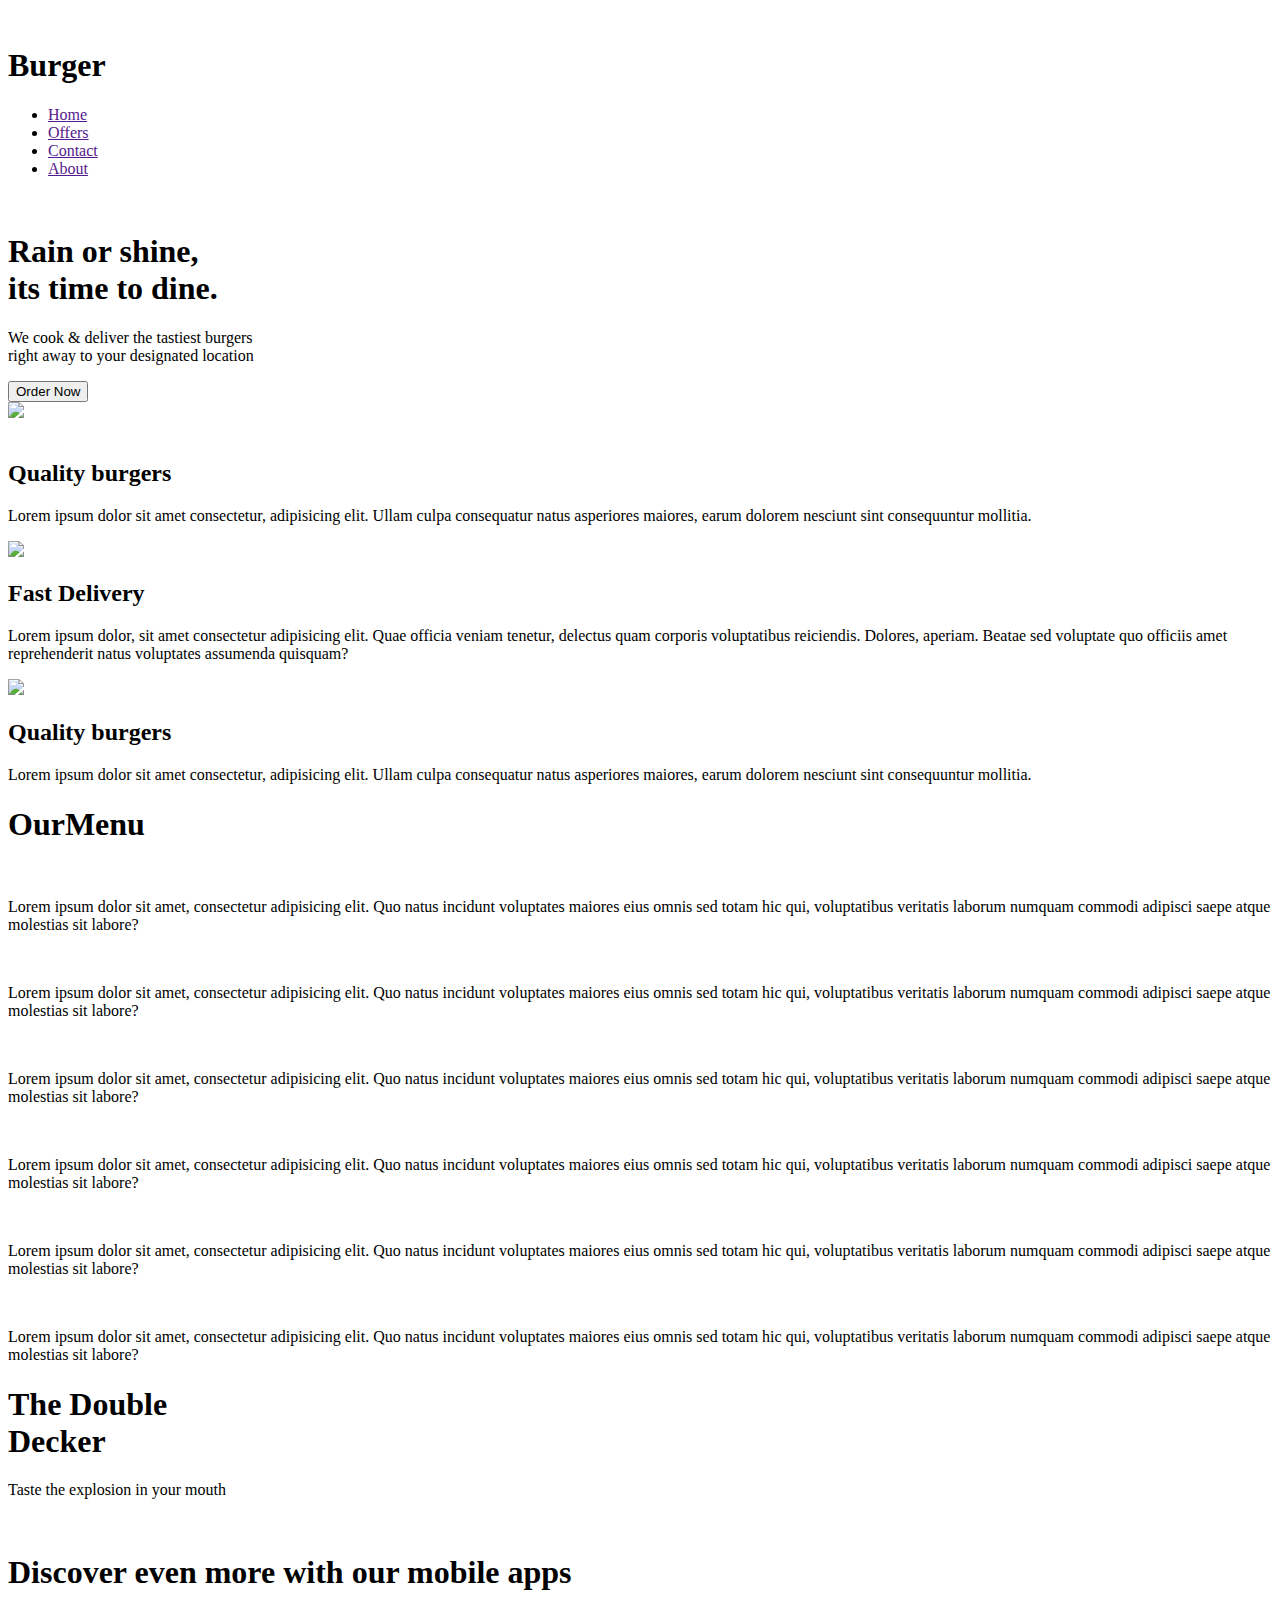
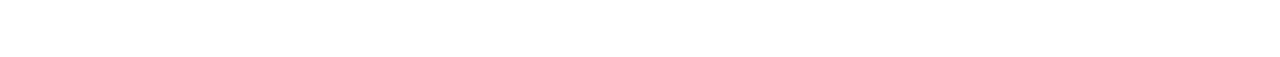
==== index.html @ b649cea6 "Rename hello-world.html to index.html" ====
<!DOCTYPE html>
<html lang="en">

<head>
    <meta charset="UTF-8">
    <meta http-equiv="X-UA-Compatible" content="IE=edge">
    <meta name="viewport" content="width=device-width, initial-scale=1.0">
    <title>Burger palace</title>
    <link rel="stylesheet" href="style.css">
    <link rel="preconnect" href="https://fonts.googleapis.com">
    <link rel="preconnect" href="https://fonts.gstatic.com" crossorigin>
    <link href="https://fonts.googleapis.com/css2?family=Poppins:wght@300;500;600;700&display=swap" rel="stylesheet">
    <link rel="preconnect" href="https://fonts.googleapis.com">
    <link rel="preconnect" href="https://fonts.gstatic.com" crossorigin>
    <link
        href="https://fonts.googleapis.com/css2?family=Allura&family=Lobster&family=Poppins:wght@300;500;600;700&display=swap"
        rel="stylesheet">
</head>

<body>
    <section>
        <div class="menu">
            <div class="nav-bar">
                <img src="aiv/logo.png" alt="">
                <h1>Bur<span>ger</span></h1>
                <ul>
                    <li><a href="">Home</a></li>
                    <li><a href="">Offers</a></li>
                    <li><a href="">Contact</a></li>
                    <li><a href="">About</a></li>
                </ul>
                <div class="nav-bar-icon">
                    <img src="aiv/images.png" alt="">
                </div>
            </div>
            <div class="content">
                <div class="left-col">
                    <h1>Rain or shine,<br> its time to dine.</h1>
                    <p>We cook & deliver the tastiest burgers <br>right away to your designated location</p>
                    <div class="bttn">
                        <button type="button">Order Now</button>
                    </div>
                </div>
                <div class="right-col">
                    <img src="aiv/[CITYPNG 1.png">
                </div>
            </div>
        </div>
    </section>
    <section>
        <div class="services">
            <div class="left-column">
                <img src="aiv/coverd.jpeg.crdownload" alt="">
                <h2>Quality burgers</h2>
                <p>Lorem ipsum dolor sit amet consectetur, adipisicing elit. Ullam culpa consequatur natus
                    asperiores maiores, earum dolorem nesciunt sint consequuntur mollitia.</p>
            </div>
            <div class="middle-column">
                <img src="aiv/fast-delivery-truck-iconcropped1.png">
                <h2>Fast Delivery</h2>
                <p>Lorem ipsum dolor, sit amet consectetur adipisicing elit. Quae officia veniam tenetur,
                    delectus quam corporis voluptatibus reiciendis. Dolores, aperiam. Beatae sed voluptate quo
                    officiis amet reprehenderit natus voluptates assumenda quisquam?</p>
            </div>
            <div class="right-column">
                <img src="aiv/new.webp">
                <h2>Quality burgers</h2>
                <p>Lorem ipsum dolor sit amet consectetur, adipisicing elit. Ullam culpa consequatur natus
                    asperiores maiores, earum dolorem nesciunt sint consequuntur mollitia.</p>
            </div>
        </div>
    </section>
    <div id="menu">
        <h1>Our<span>Menu</span></h1>
        <div class="row">
            <div class="burg">
               <div> 
                  <img src="aiv/SeekPng 1.png" alt="">
                  <p>Lorem ipsum dolor sit amet, consectetur adipisicing elit. Quo natus incidunt voluptates maiores eius
                  omnis sed totam hic qui, voluptatibus veritatis laborum numquam commodi adipisci saepe atque molestias
                  sit labore?</p> 
               </div>
               <div> 
                   <img src="aiv/SeekPng 2.png" alt="">
                   <p>Lorem ipsum dolor sit amet, consectetur adipisicing elit. Quo natus incidunt voluptates maiores eius
                   omnis sed totam hic qui, voluptatibus veritatis laborum numquam commodi adipisci saepe atque molestias
                   sit labore?</p> 
               </div>
               <div> 
                   <img src="aiv/SeekPng 3.png" alt="">
                   <p>Lorem ipsum dolor sit amet, consectetur adipisicing elit. Quo natus incidunt voluptates maiores eius
                    omnis sed totam hic qui, voluptatibus veritatis laborum numquam commodi adipisci saepe atque molestias
                    sit labore?</p>
              </div>
            </div>
        </div>
            <div class="row">
               <div> 
                   <img src="aiv/SeekPng 4.png" alt="">
                   <p>Lorem ipsum dolor sit amet, consectetur adipisicing elit. Quo natus incidunt voluptates maiores eius
                   omnis sed totam hic qui, voluptatibus veritatis laborum numquam commodi adipisci saepe atque molestias
                   sit labore?</p> 
               </div>
               <div> 
                   <img src="aiv/SeekPng 5.png" alt="">
                   <p>Lorem ipsum dolor sit amet, consectetur adipisicing elit. Quo natus incidunt voluptates maiores eius
                   omnis sed totam hic qui, voluptatibus veritatis laborum numquam commodi adipisci saepe atque molestias
                   sit labore?</p> 
               </div>
               <div>
                   <img src="aiv/SeekPng 6.png" alt=""> 
                   <p>Lorem ipsum dolor sit amet, consectetur adipisicing elit. Quo natus incidunt voluptates maiores eius
                   omnis sed totam hic qui, voluptatibus veritatis laborum numquam commodi adipisci saepe atque molestias
                   sit labore?</p> 
               </div>

        </div>
    </div>
    <div class="decker">
        <div>
            <h1>The Double <br><span>Decker</span></h1>
            <p>Taste the explosion in your mouth</p>
        </div>
        <div class="circles">
                <p></p>
                <p></p>
                <p></p>
            </div>
            <div class="double">
                <img src="" alt="">
            </div>
    </div>
    <div class="row">
        <div class="cons">
            <h1>Discover even more with our mobile apps</h1>
            <div><img src="aiv/appstore.png" alt="">
            <img src="aiv/appstore2.png" alt="">
        </div>
        </div>
        <div>
          <img src="aiv/mobile1.png" alt="">
          <img src="aiv/mobile2.png" alt="">
        </div>
    </div>
</body>

</html>
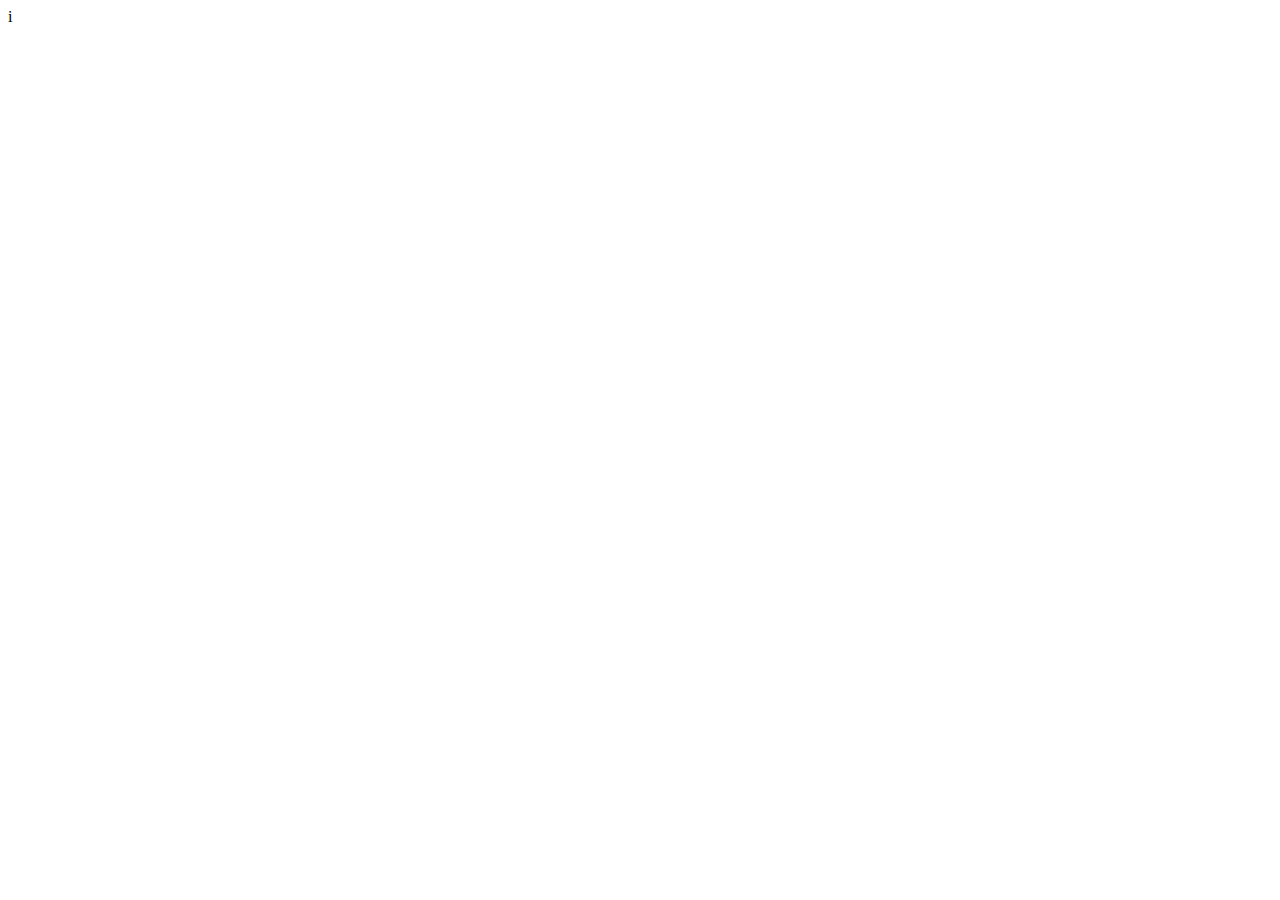
==== commit 6e4a5df9: "On track master" ====
--- a/index.html
+++ b/index.html
@@ -18,130 +18,23 @@
 </head>
 
 <body>
-    <section>
-        <div class="menu">
-            <div class="nav-bar">
-                <img src="aiv/logo.png" alt="">
-                <h1>Bur<span>ger</span></h1>
-                <ul>
-                    <li><a href="">Home</a></li>
-                    <li><a href="">Offers</a></li>
-                    <li><a href="">Contact</a></li>
-                    <li><a href="">About</a></li>
-                </ul>
-                <div class="nav-bar-icon">
-                    <img src="aiv/images.png" alt="">
-                </div>
-            </div>
-            <div class="content">
-                <div class="left-col">
-                    <h1>Rain or shine,<br> its time to dine.</h1>
-                    <p>We cook & deliver the tastiest burgers <br>right away to your designated location</p>
-                    <div class="bttn">
-                        <button type="button">Order Now</button>
-                    </div>
-                </div>
-                <div class="right-col">
-                    <img src="aiv/[CITYPNG 1.png">
+    <main>
+        <div class="sec1">
+            <div class="navbar">
+                <div class="nav-icon">
+                    i
                 </div>
             </div>
         </div>
-    </section>
-    <section>
-        <div class="services">
-            <div class="left-column">
-                <img src="aiv/coverd.jpeg.crdownload" alt="">
-                <h2>Quality burgers</h2>
-                <p>Lorem ipsum dolor sit amet consectetur, adipisicing elit. Ullam culpa consequatur natus
-                    asperiores maiores, earum dolorem nesciunt sint consequuntur mollitia.</p>
-            </div>
-            <div class="middle-column">
-                <img src="aiv/fast-delivery-truck-iconcropped1.png">
-                <h2>Fast Delivery</h2>
-                <p>Lorem ipsum dolor, sit amet consectetur adipisicing elit. Quae officia veniam tenetur,
-                    delectus quam corporis voluptatibus reiciendis. Dolores, aperiam. Beatae sed voluptate quo
-                    officiis amet reprehenderit natus voluptates assumenda quisquam?</p>
-            </div>
-            <div class="right-column">
-                <img src="aiv/new.webp">
-                <h2>Quality burgers</h2>
-                <p>Lorem ipsum dolor sit amet consectetur, adipisicing elit. Ullam culpa consequatur natus
-                    asperiores maiores, earum dolorem nesciunt sint consequuntur mollitia.</p>
-            </div>
-        </div>
-    </section>
-    <div id="menu">
-        <h1>Our<span>Menu</span></h1>
-        <div class="row">
-            <div class="burg">
-               <div> 
-                  <img src="aiv/SeekPng 1.png" alt="">
-                  <p>Lorem ipsum dolor sit amet, consectetur adipisicing elit. Quo natus incidunt voluptates maiores eius
-                  omnis sed totam hic qui, voluptatibus veritatis laborum numquam commodi adipisci saepe atque molestias
-                  sit labore?</p> 
-               </div>
-               <div> 
-                   <img src="aiv/SeekPng 2.png" alt="">
-                   <p>Lorem ipsum dolor sit amet, consectetur adipisicing elit. Quo natus incidunt voluptates maiores eius
-                   omnis sed totam hic qui, voluptatibus veritatis laborum numquam commodi adipisci saepe atque molestias
-                   sit labore?</p> 
-               </div>
-               <div> 
-                   <img src="aiv/SeekPng 3.png" alt="">
-                   <p>Lorem ipsum dolor sit amet, consectetur adipisicing elit. Quo natus incidunt voluptates maiores eius
-                    omnis sed totam hic qui, voluptatibus veritatis laborum numquam commodi adipisci saepe atque molestias
-                    sit labore?</p>
-              </div>
-            </div>
-        </div>
-            <div class="row">
-               <div> 
-                   <img src="aiv/SeekPng 4.png" alt="">
-                   <p>Lorem ipsum dolor sit amet, consectetur adipisicing elit. Quo natus incidunt voluptates maiores eius
-                   omnis sed totam hic qui, voluptatibus veritatis laborum numquam commodi adipisci saepe atque molestias
-                   sit labore?</p> 
-               </div>
-               <div> 
-                   <img src="aiv/SeekPng 5.png" alt="">
-                   <p>Lorem ipsum dolor sit amet, consectetur adipisicing elit. Quo natus incidunt voluptates maiores eius
-                   omnis sed totam hic qui, voluptatibus veritatis laborum numquam commodi adipisci saepe atque molestias
-                   sit labore?</p> 
-               </div>
-               <div>
-                   <img src="aiv/SeekPng 6.png" alt=""> 
-                   <p>Lorem ipsum dolor sit amet, consectetur adipisicing elit. Quo natus incidunt voluptates maiores eius
-                   omnis sed totam hic qui, voluptatibus veritatis laborum numquam commodi adipisci saepe atque molestias
-                   sit labore?</p> 
-               </div>
+        <div class="sec1"></div>
+        <div class="sec1"></div>
+        <div class="sec1"></div>
+        <div class="sec1"></div>
+        <div class="sec1"></div>
+    </main>
+    <footer>
 
-        </div>
-    </div>
-    <div class="decker">
-        <div>
-            <h1>The Double <br><span>Decker</span></h1>
-            <p>Taste the explosion in your mouth</p>
-        </div>
-        <div class="circles">
-                <p></p>
-                <p></p>
-                <p></p>
-            </div>
-            <div class="double">
-                <img src="" alt="">
-            </div>
-    </div>
-    <div class="row">
-        <div class="cons">
-            <h1>Discover even more with our mobile apps</h1>
-            <div><img src="aiv/appstore.png" alt="">
-            <img src="aiv/appstore2.png" alt="">
-        </div>
-        </div>
-        <div>
-          <img src="aiv/mobile1.png" alt="">
-          <img src="aiv/mobile2.png" alt="">
-        </div>
-    </div>
+    </footer>
 </body>
 
 </html>
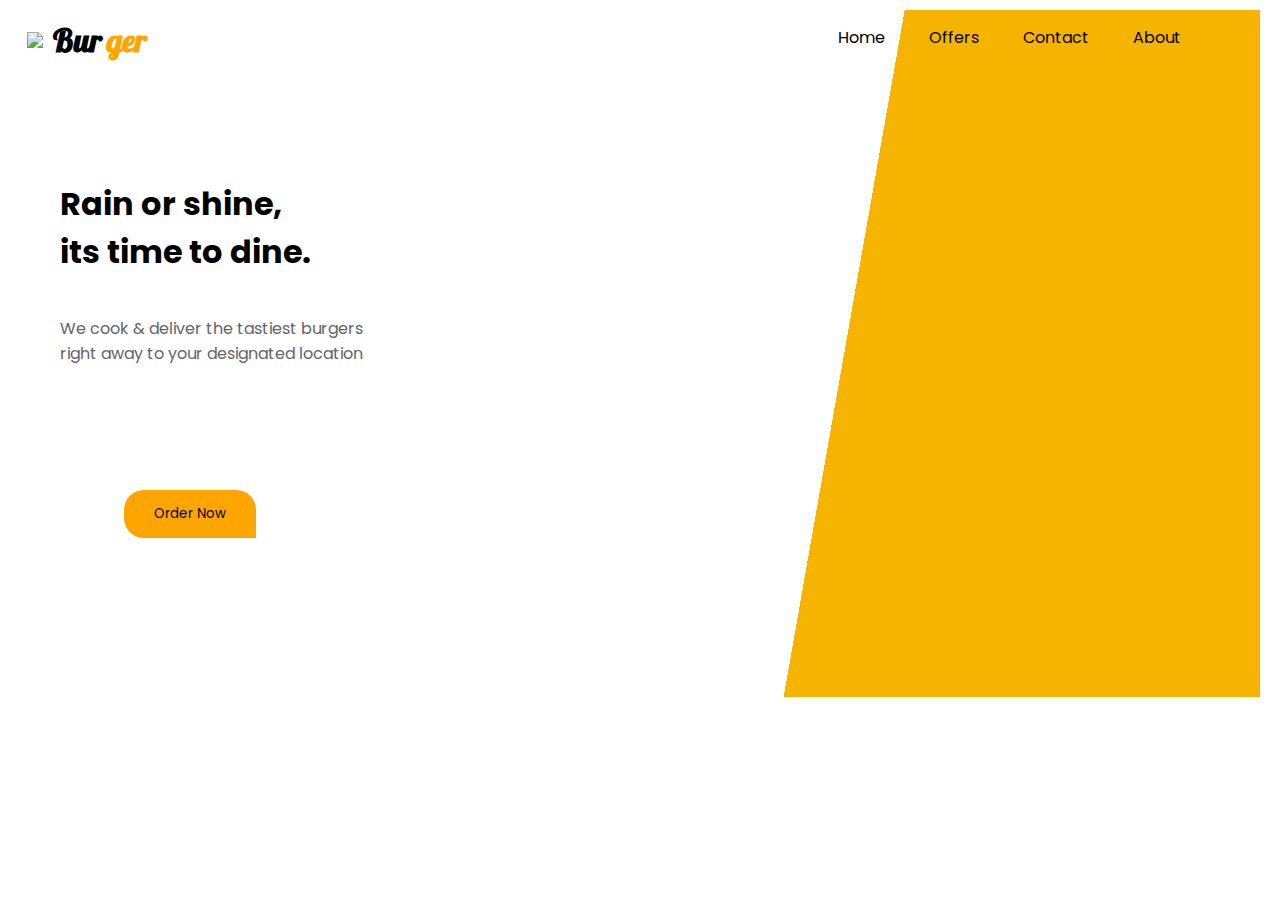
==== commit 61e7b53d: "On track master" ====
--- a/index.html
+++ b/index.html
@@ -22,15 +22,40 @@
         <div class="sec1">
             <div class="navbar">
                 <div class="nav-icon">
-                    i
+                    <img src="./aiv/logo.png">
+                    <h1>Bur<span>ger</span></h1>
                 </div>
+                <ul>
+                    <li><a href="http://" target="_blank" rel="noopener noreferrer">Home</a></li>
+                    <li><a href="http://" target="_blank" rel="noopener noreferrer">Offers</a></li>
+                    <li><a href="http://" target="_blank" rel="noopener noreferrer">Contact</a></li>
+                    <li><a href="http://" target="_blank" rel="noopener noreferrer">About</a></li>
+                    <li><a href="http://" target="_blank" rel="noopener noreferrer"><img src="./aiv/images.pngz" alt=""></a></li>
+                </ul>
             </div>
+            <div class="content1">
+                <div class="l1">
+                    <h1>Rain or shine,<br>its time to dine.</h1>
+                    <p>We cook & deliver the tastiest burgers <br>right away to your designated location</p>
+                    <div class="btn">
+                     <button type="button">Order Now</button>   
+                    </div>
+                </div>
+                <div class="r1">
+                    <img src="./aiv/[CITYPNG 1.png" alt="">
+                </div>
         </div>
-        <div class="sec1"></div>
-        <div class="sec1"></div>
-        <div class="sec1"></div>
-        <div class="sec1"></div>
-        <div class="sec1"></div>
+        <div class="sec2">
+            <div class="burgers">
+                <img src="./aiv/" alt="">
+            </div>
+            <div class="fast"></div>
+            <div class="meals"></div>
+        </div>
+        <div class="sec3"></div>
+        <div class="sec4"></div>
+        <div class="sec5"></div>
+        <div class="sec6"></div>
     </main>
     <footer>
 
--- a/style.css
+++ b/style.css
@@ -0,0 +1,73 @@
+*{
+    margin: 5px;
+    padding: 0;
+    font-family: 'Poppins';
+}
+.sec1{
+    background-image: linear-gradient(100deg,white 65%, #F6B400 65%);;
+}
+.navbar{
+    margin: 5px auto;
+    display: flex;
+    align-items: center;
+}
+.navbar h1{
+    font-family: 'Lobster';
+}
+.navbar span{
+    font-family: 'Lobster';
+    color: orange;
+}
+.navbar ul{
+    flex: 1;
+    text-align: right;
+}
+.navbar ul li{
+    list-style: none;
+    display: inline;
+    margin: 20 20px;
+}
+.navbar ul li a{
+    text-decoration: none;
+    color: black;
+    padding: 0 10px;
+}
+.nav-icon{
+    height: 40px;
+    margin-left: 2px;
+    display: flex;
+    align-items: center;
+    margin-top: 10px;
+}
+.content1{
+    display: flex;
+    margin-top: 80px;
+}
+.content1 h1{
+    margin-top: 30px;
+    margin-right: 40px;
+    margin-left: 30px;
+}
+.content1 p{
+    margin-top: 40px;
+    color: rgb(99, 101, 104);
+    display: flex;
+    margin-left: 30px;
+}
+.btn button{
+    padding: 14px 30px;
+    outline: orange;;
+    border: orange;;
+    border-radius: 20px;
+    border-bottom-right-radius: 0px;
+    cursor: pointer;
+    background: orange;;
+    margin: 20% 15%;
+}
+.r1, .l1{
+    flex-basis: 50%;
+}
+.r1 img{
+    width: 60%;
+    float: right;
+}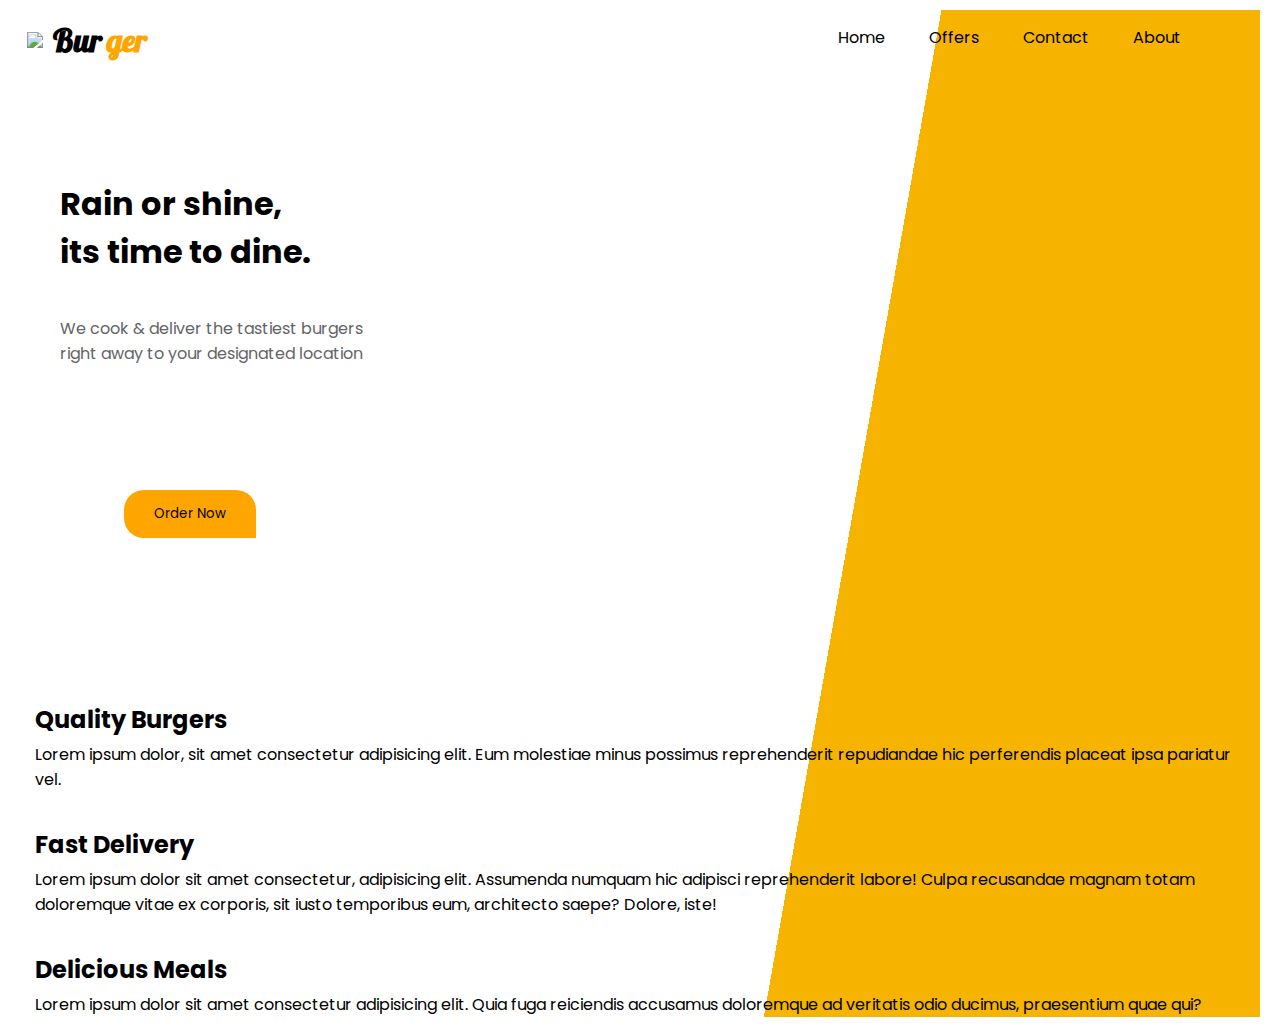
==== commit 2ae9f620: "On track master" ====
--- a/index.html
+++ b/index.html
@@ -47,10 +47,20 @@
         </div>
         <div class="sec2">
             <div class="burgers">
-                <img src="./aiv/" alt="">
+                <img src="./https://files.slack.com/files-pri/T0101L740P4-F030H6PGALQ/food-tray.png" alt="">
+                <h2>Quality Burgers</h2>
+                <p>Lorem ipsum dolor, sit amet consectetur adipisicing elit. Eum molestiae minus possimus reprehenderit repudiandae hic perferendis placeat ipsa pariatur vel.</p>
             </div>
-            <div class="fast"></div>
-            <div class="meals"></div>
+            <div class="fast">
+                <img src="https://files.slack.com/files-pri/T0101L740P4-F03063VGNE5/delivery.png" alt="">
+                <h2>Fast Delivery</h2>
+                <p>Lorem ipsum dolor sit amet consectetur, adipisicing elit. Assumenda numquam hic adipisci reprehenderit labore! Culpa recusandae magnam totam doloremque vitae ex corporis, sit iusto temporibus eum, architecto saepe? Dolore, iste!</p>
+            </div>
+            <div class="meals">
+                <img src="https://files.slack.com/files-pri/T0101L740P4-F030H6PCDPA/fast-food.png" alt="">
+                <h2>Delicious Meals</h2>
+                <p>Lorem ipsum dolor sit amet consectetur adipisicing elit. Quia fuga reiciendis accusamus doloremque ad veritatis odio ducimus, praesentium quae qui?</p>
+            </div>
         </div>
         <div class="sec3"></div>
         <div class="sec4"></div>
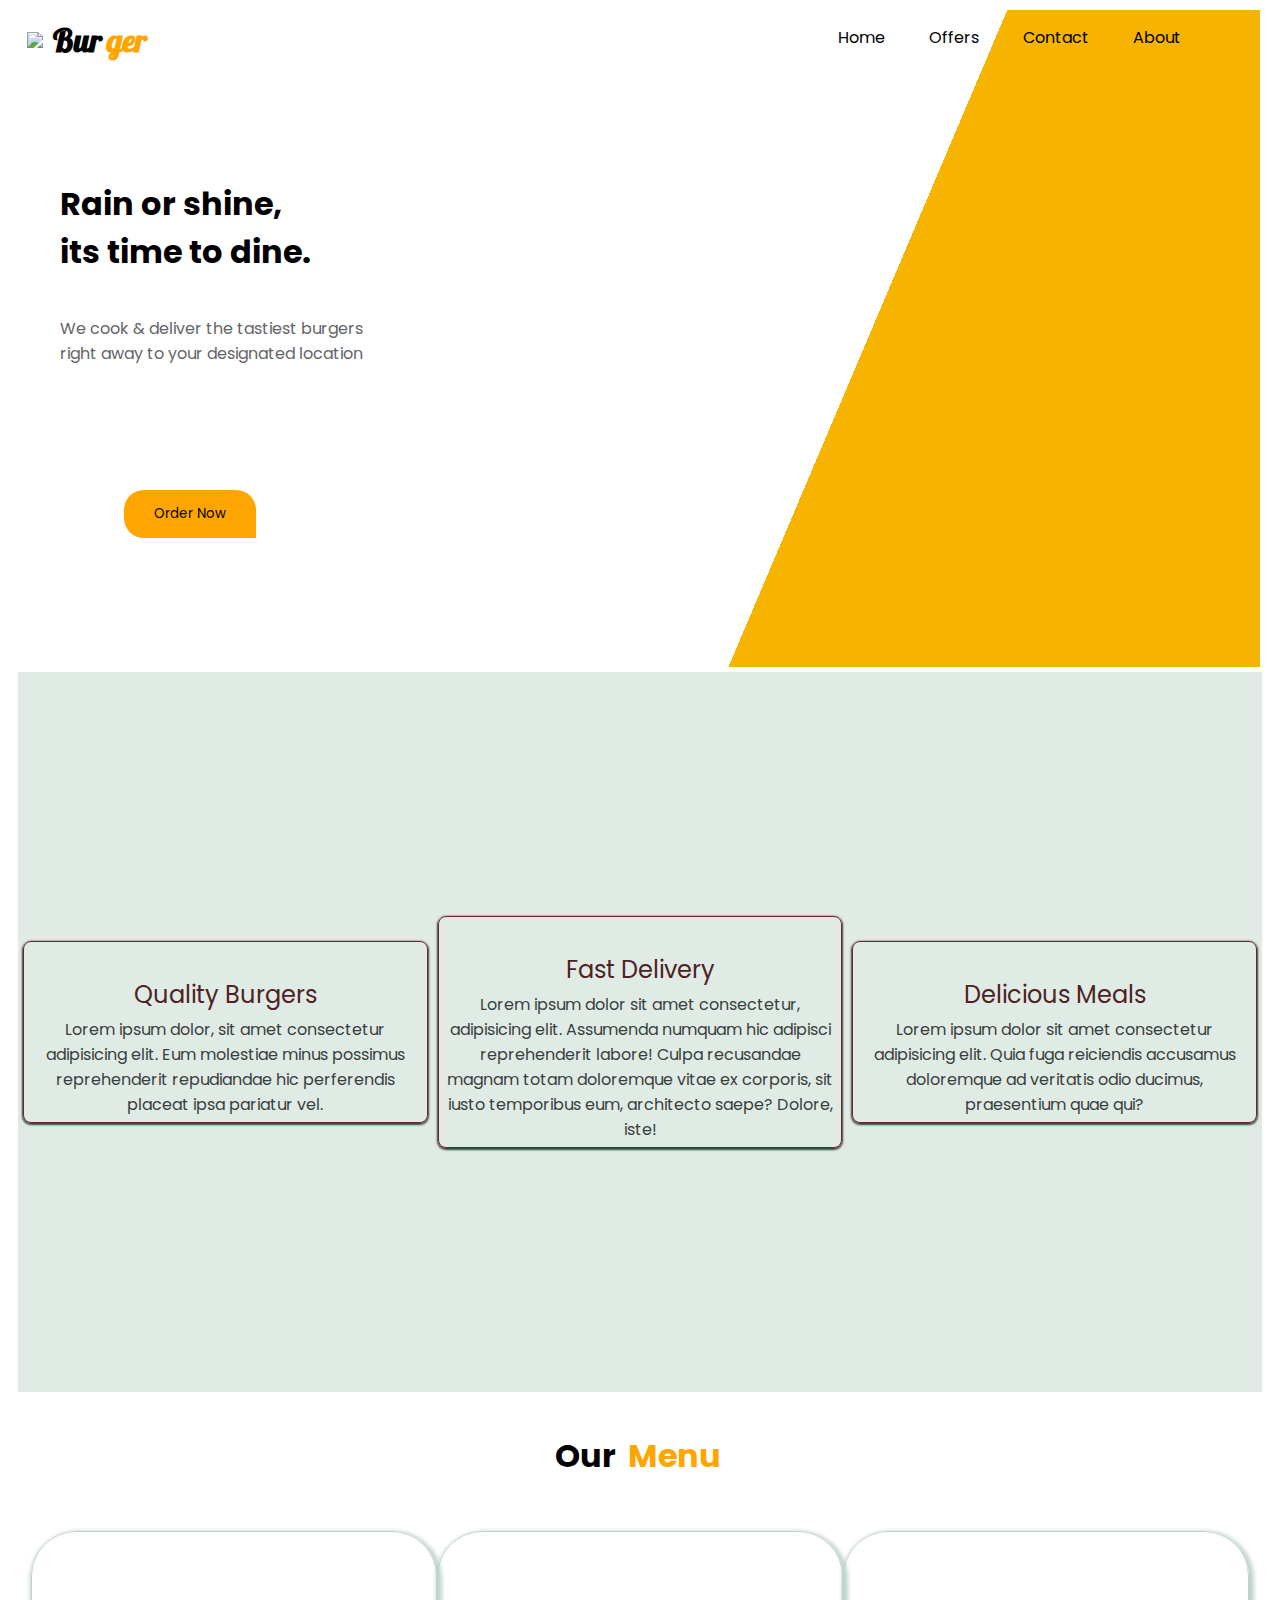
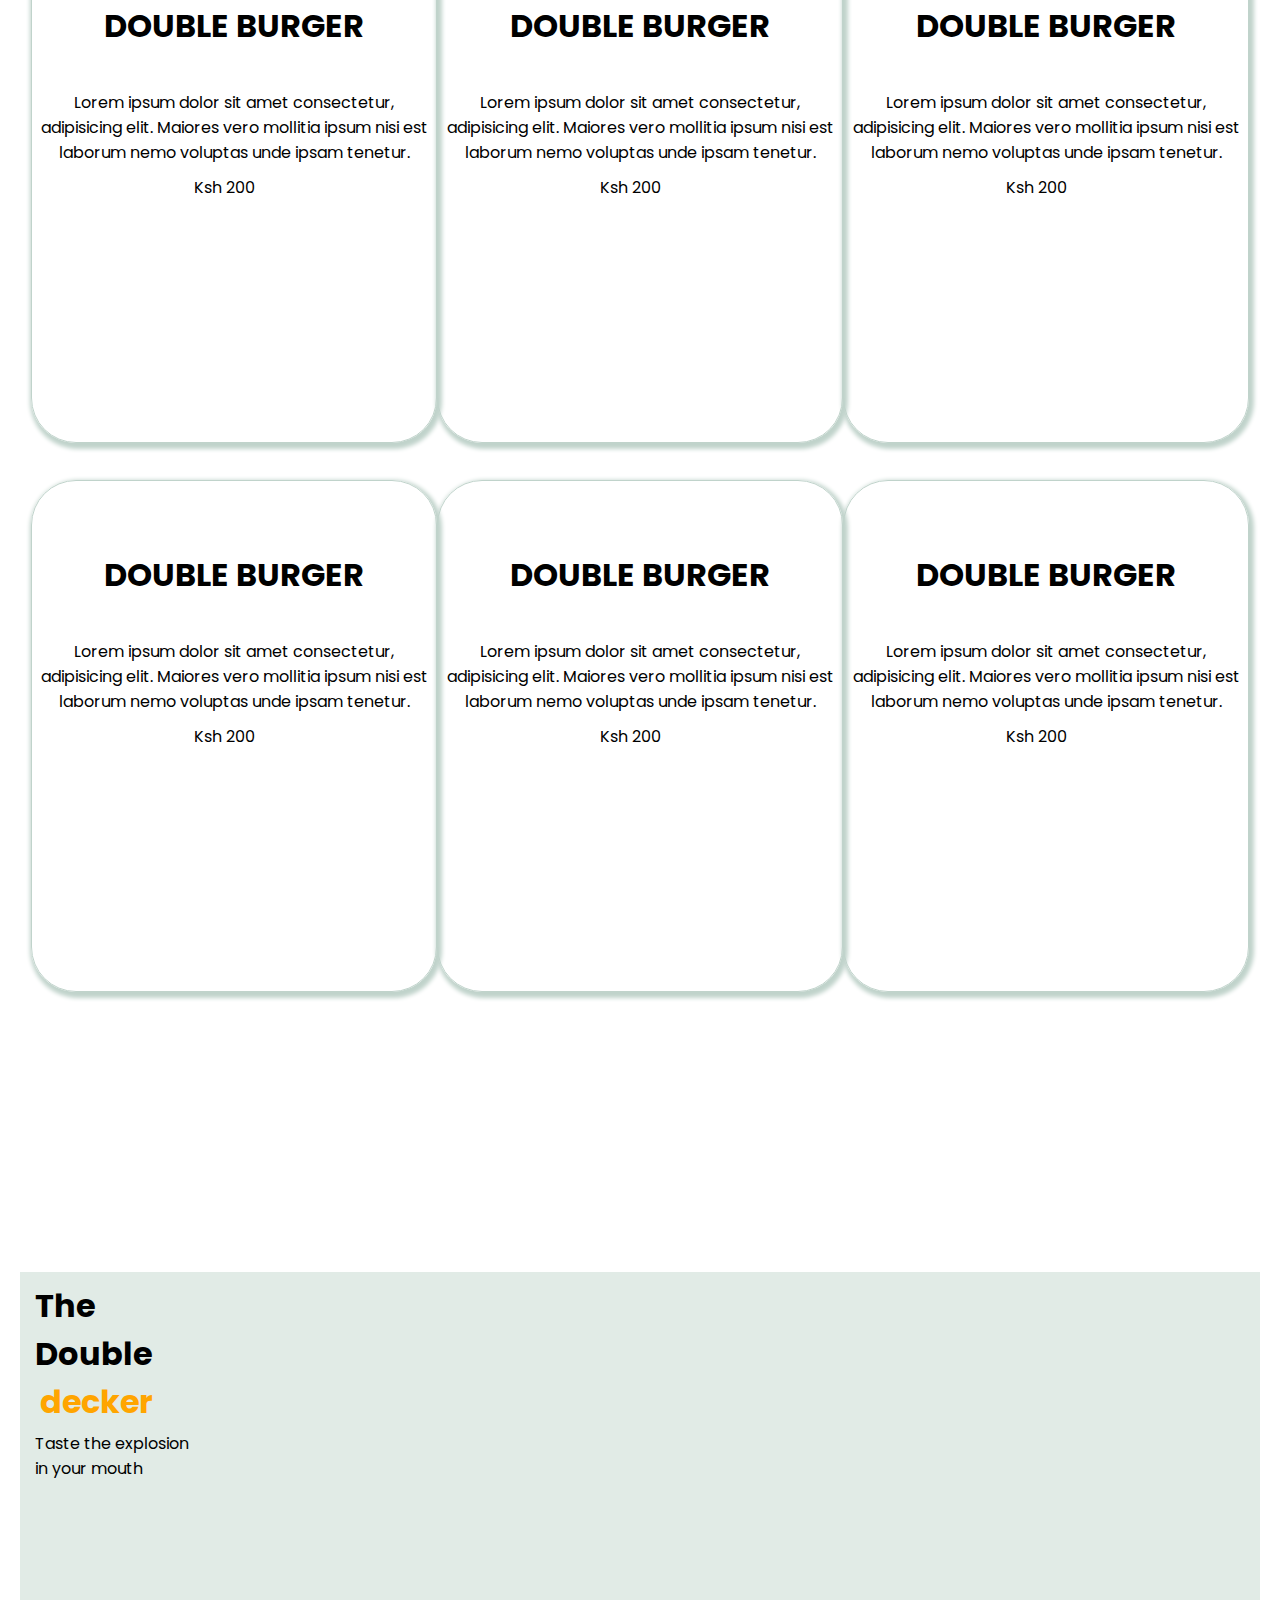
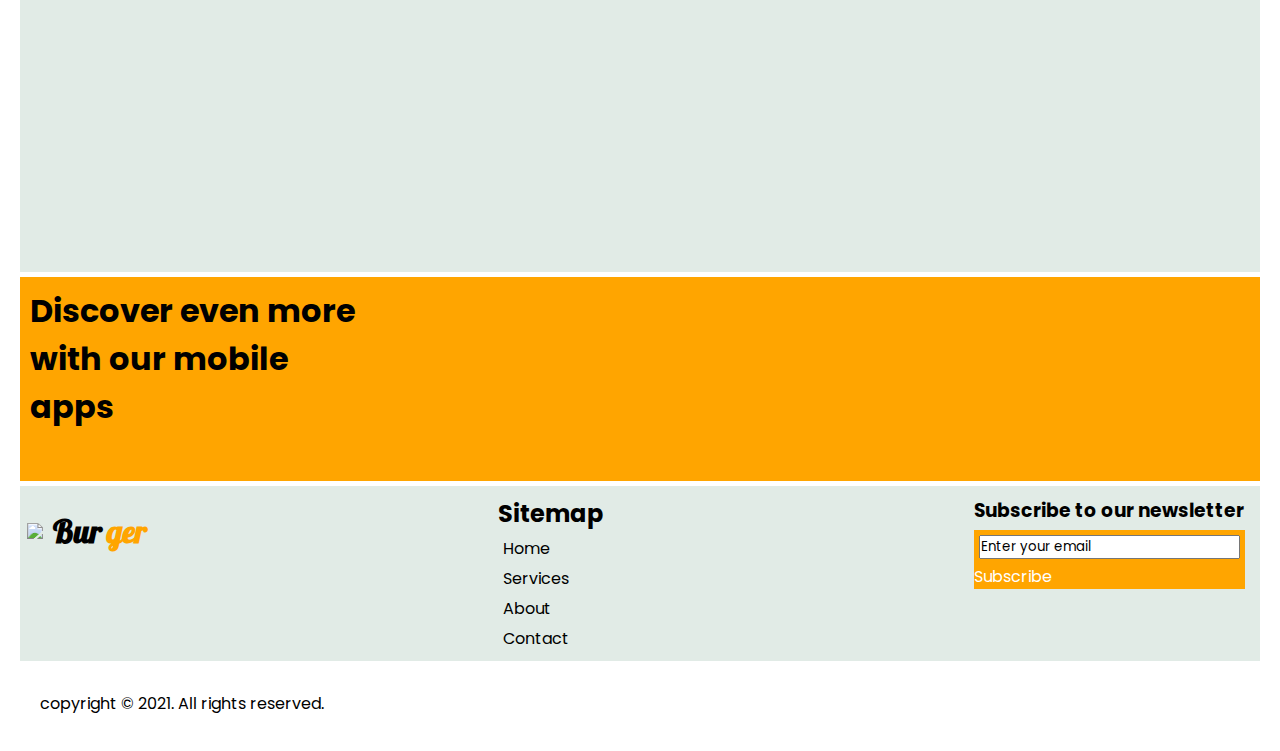
==== commit 12475944: "on track master" ====
--- a/index.html
+++ b/index.html
@@ -22,7 +22,7 @@
         <div class="sec1">
             <div class="navbar">
                 <div class="nav-icon">
-                    <img src="./aiv/logo.png">
+                    <img src="./wil/logo.png">
                     <h1>Bur<span>ger</span></h1>
                 </div>
                 <ul>
@@ -42,33 +42,195 @@
                     </div>
                 </div>
                 <div class="r1">
-                    <img src="./aiv/[CITYPNG 1.png" alt="">
-                </div>
+                    <img src="./wil/[CITYPNG 1.png" alt="">
+                </div>
+            </div>
         </div>
         <div class="sec2">
             <div class="burgers">
-                <img src="./https://files.slack.com/files-pri/T0101L740P4-F030H6PGALQ/food-tray.png" alt="">
+                <div class="box">
+                    <img src="./wil/coverd.jpeg.crdownload" alt="">
+                </div>
                 <h2>Quality Burgers</h2>
                 <p>Lorem ipsum dolor, sit amet consectetur adipisicing elit. Eum molestiae minus possimus reprehenderit repudiandae hic perferendis placeat ipsa pariatur vel.</p>
             </div>
             <div class="fast">
-                <img src="https://files.slack.com/files-pri/T0101L740P4-F03063VGNE5/delivery.png" alt="">
+                <div class="box">
+                    <img src="./wil/delivery.png" alt="">
+                </div>
                 <h2>Fast Delivery</h2>
                 <p>Lorem ipsum dolor sit amet consectetur, adipisicing elit. Assumenda numquam hic adipisci reprehenderit labore! Culpa recusandae magnam totam doloremque vitae ex corporis, sit iusto temporibus eum, architecto saepe? Dolore, iste!</p>
             </div>
             <div class="meals">
-                <img src="https://files.slack.com/files-pri/T0101L740P4-F030H6PCDPA/fast-food.png" alt="">
+                <div class="box">
+                    <img src="./wil/fast-food.png" alt="">
+                </div>
                 <h2>Delicious Meals</h2>
                 <p>Lorem ipsum dolor sit amet consectetur adipisicing elit. Quia fuga reiciendis accusamus doloremque ad veritatis odio ducimus, praesentium quae qui?</p>
             </div>
         </div>
-        <div class="sec3"></div>
-        <div class="sec4"></div>
-        <div class="sec5"></div>
-        <div class="sec6"></div>
+        <div class="sec3">
+            <div class="menu">
+                <h2>Our <span>Menu</span></h2>
+                <div class="contain">
+                    <div class="double">
+                        <div class="image">
+                            <img src="./wil/SeekPng 2.png" alt="">
+                        </div>
+                        <h2>DOUBLE BURGER</h2>
+                        <P>Lorem ipsum dolor sit amet consectetur, adipisicing elit. Maiores vero mollitia ipsum nisi est laborum nemo voluptas unde ipsam tenetur.</P>
+                        <div class="priceshop">
+                            <div class="price">
+                                Ksh 200
+                            </div>
+                            <div class="shop">
+                                <img src="./wil/cart.png" alt="">
+                            </div>
+                        </div>
+                    </div>
+                    <div class="double">
+                        <div class="image">
+                            <img src="./wil/SeekPng 1.png" alt="">
+                        </div>
+                        <h2>DOUBLE BURGER</h2>
+                        <P>Lorem ipsum dolor sit amet consectetur, adipisicing elit. Maiores vero mollitia ipsum nisi est laborum nemo voluptas unde ipsam tenetur.</P>
+                        <div class="priceshop">
+                            <div class="price">
+                                Ksh 200
+                            </div>
+                            <div class="shop">
+                                <img src="./wil/cart.png" alt="">
+                            </div>
+                        </div>
+                    </div>
+                    <div class="double">
+                        <div class="image">
+                            <img src="./wil/SeekPng 3.png" alt="">
+                        </div>
+                        <h2>DOUBLE BURGER</h2>
+                        <P>Lorem ipsum dolor sit amet consectetur, adipisicing elit. Maiores vero mollitia ipsum nisi est laborum nemo voluptas unde ipsam tenetur.</P>
+                        <div class="priceshop">
+                            <div class="price">
+                                Ksh 200
+                            </div>
+                            <div class="shop">
+                                <img src="./wil/cart.png" alt="">
+                            </div>
+                        </div>
+                    </div>
+                </div>
+                <div class="contain">
+                    <div class="double">
+                        <div class="image">
+                            <img src="./wil/SeekPng 4.png" alt="">
+                        </div>
+                        <h2>DOUBLE BURGER</h2>
+                        <P>Lorem ipsum dolor sit amet consectetur, adipisicing elit. Maiores vero mollitia ipsum nisi est laborum nemo voluptas unde ipsam tenetur.</P>
+                        <div class="priceshop">
+                            <div class="price">
+                                Ksh 200
+                            </div>
+                            <div class="shop">
+                                <img src="./wil/cart.png" alt="">
+                            </div>
+                        </div>
+                    </div>
+                    <div class="double">
+                        <div class="image">
+                            <img src="./wil/SeekPng 5.png" alt="">
+                        </div>
+                        <h2>DOUBLE BURGER</h2>
+                        <P>Lorem ipsum dolor sit amet consectetur, adipisicing elit. Maiores vero mollitia ipsum nisi est laborum nemo voluptas unde ipsam tenetur.</P>
+                        <div class="priceshop">
+                            <div class="price">
+                                Ksh 200
+                            </div>
+                            <div class="shop">
+                                <img src="./wil/cart.png" alt="">
+                            </div>
+                        </div>
+                    </div>
+                    <div class="double">
+                        <div class="image">
+                            <img src="./wil/SeekPng 6.png" alt="">
+                        </div>
+                        <h2>DOUBLE BURGER</h2>
+                        <P>Lorem ipsum dolor sit amet consectetur, adipisicing elit. Maiores vero mollitia ipsum nisi est laborum nemo voluptas unde ipsam tenetur.</P>
+                        <div class="priceshop">
+                            <div class="price">
+                                Ksh 200
+                            </div>
+                            <div class="shop">
+                                <img src="./wil/cart.png" alt="">
+                            </div>
+                        </div>
+                    </div>
+                </div>    
+            </div>
+        </div>
+        <div class="sec4">
+            <div class="decker">
+                <div class="taste">
+                    <h1>The Double <br><span>decker</span></h1>
+                    <p>Taste the explosion in your mouth</p>
+                    <div class="circle">
+                        <div class="dots"></div>
+                        <div class="arrow"></div>
+                    </div>
+                </div>
+                <div class="mouth">
+                    <img src="./wil/double-check1.png" alt="">
+                </div>    
+                <div class="deli">
+                    <img src="./wil/double-check2.png" alt="">
+                </div>
+            </div>
+        </div>
+        <div class="sec5">
+            <div class="dis">
+                <h1>Discover even more <br>with our mobile <br>apps</h1>
+                <div class="soft">
+                    <div class="google">
+                        <img src="./wil/appstore.png" alt="">
+                    </div>
+                    <div class="apple">
+                        <img src="./wil/appstore2.png" alt="">
+                    </div>
+                </div>
+            </div>
+            <div class="even">
+                <img src="./wil/mobile1.png" alt="">
+            </div>
+            <div class="more">
+                <img src="./wil/mobile2.png" alt="">
+            </div>
+        </div>
+        <div class="sec6">
+            <div class="ll">
+                <img src="./wil/logo.png">
+                <h1>Bur<span>ger</span></h1>
+            </div>
+            <div class="site">
+                <h2>Sitemap</h2>
+                <ul>
+                    <li>Home</li>
+                    <li>Services</li>
+                    <li>About</li>
+                    <li>Contact</li>
+                </ul>
+            </div>
+            <div class="news">
+                <div class="letter">
+                    <h3>Subscribe to our newsletter</h3>
+                </div>
+                <div class="sub">
+                    <p><input type="search" value="Enter your email">Subscribe</p> 
+                </div>
+            </div>
+        </div>
     </main>
     <footer>
-
+        <p>copyright &copy; 2021. All rights reserved.</p>
     </footer>
 </body>
 
--- a/style.css
+++ b/style.css
@@ -3,8 +3,11 @@
     padding: 0;
     font-family: 'Poppins';
 }
+main{
+    display: block;
+}
 .sec1{
-    background-image: linear-gradient(100deg,white 65%, #F6B400 65%);;
+    background-image: linear-gradient(113deg,white 65%, #F6B400 65%);;
 }
 .navbar{
     margin: 5px auto;
@@ -70,4 +73,187 @@
 .r1 img{
     width: 60%;
     float: right;
+}
+.sec2{
+    background: #E1EBE6;
+    display: flex;
+    flex-direction: row;
+    margin: 3px;
+    min-height: 80vh;
+    justify-content: center;
+    align-items: center;
+    position: relative;
+}
+.sec2 img{
+    width: 30%;
+    text-align: center;
+}
+.sec2 h2{
+    color: rgb(77, 35, 35);
+    text-align: center;
+    font-weight: 400;
+}
+.sec2 p{
+    color: #383f3c;
+    font-size: medium;
+    text-align: center;
+}
+.box{
+    text-align: center;
+}
+.burgers, .meals{
+    position: relative;
+    height: 40%;
+    width: 50%;
+    box-shadow: #383f3c
+}
+.burgers{
+    box-shadow: 0px 1px 2px 1px #383f3c;
+    border: 1px solid rgb(102, 41, 41);
+    border-radius: 8px;
+}
+.meals{
+    box-shadow: 0px 1px 2px 1px #383f3c;
+    border: 1px solid rgb(102, 41, 41);
+    border-radius: 8px;
+}
+.fast{
+    position: relative;
+    height: 60%;
+    width: 50%;
+    box-shadow: 0px 1px 2px 1px #383f3c;
+    border: 1px solid rgb(102, 41, 41);
+    border-radius: 8px;
+}
+.sec3{
+    max-height: 110vh;
+}
+.sec3 .menu h2{
+    text-align: center;
+    margin-top: 40px;
+    margin-bottom: 40px;
+    font-size: xx-large;
+}
+.sec3 .menu h2 span{
+    color: orange;
+}
+.sec3 h1{
+    text-align: center;
+}
+.contain{
+    display: flex;
+    justify-content: space-around;
+    align-items: center;
+    text-align: center;
+    border: 1px solid transparent;
+}
+.contain .double{
+    border: 1px solid #c0d3cb;
+    border-radius: 45px;
+    width: 425px;
+    box-shadow: 2px 3px 4px 3px #c0d3cb;
+    justify-items: center;
+    height: 510px;
+    margin: 10px 0px 20px 0px;
+}
+.contain .double .image img{
+    width: 50%;
+    align-items: center;
+}
+.contain .double .priceshop .shop img{
+    width: 12%;
+    float: right;
+    margin-right: 20px;
+}
+.priceshop{
+    display: flex;
+    text-align: center;
+    font-size: medium;
+    margin-left: 20px;
+}
+.sec4{
+    background: #E1EBE6;
+    margin-top: 450px;
+    height: 600px;
+}
+.sec4 .decker{
+    display: flex;
+    align-items: center;
+    justify-content: center;
+    margin-top: 10%;
+}
+.decker{
+    text-align: inherit;
+}
+.decker span{
+    color: orange;
+}
+.deli{
+    width: 50%;
+}
+.mouth img{
+    width: 50%;
+}
+.deli img{
+    width: 101%;
+}
+.mouth{
+    position: relative;
+    width: 85%;
+    left: 50%;
+}
+.sec5{
+    display: flex;
+    background: orange;
+}
+.soft{
+    display: flex;
+    justify-content: space-around;
+}
+.google img{
+    width: 50%;
+    background-color: orange;
+}
+.apple img{
+    width: 50%;
+    background-color: orange;
+}
+.sec6{
+    display: flex;
+    background: #E1EBE6;
+}
+.ll{
+    flex-basis: 50%;
+    height: 40px;
+    margin-left: 2px;
+    display: flex;
+    align-items: center;
+    margin-top: 25px;
+}
+.ll span{
+    color: orange;
+    font-family: 'Lobster';
+}
+.ll h1{
+    font-family: 'Lobster';
+}
+.site{
+flex-basis: 50%;
+}
+.site ul li{
+    list-style: none;
+}
+.map{
+    flex-basis: 40%;
+    align-items: baseline;
+}
+input{
+    shape-rendering: 30%;
+}
+.sub p{
+    background: orange;
+    color: white;
+}
+footer{
+    padding: 20px;
 }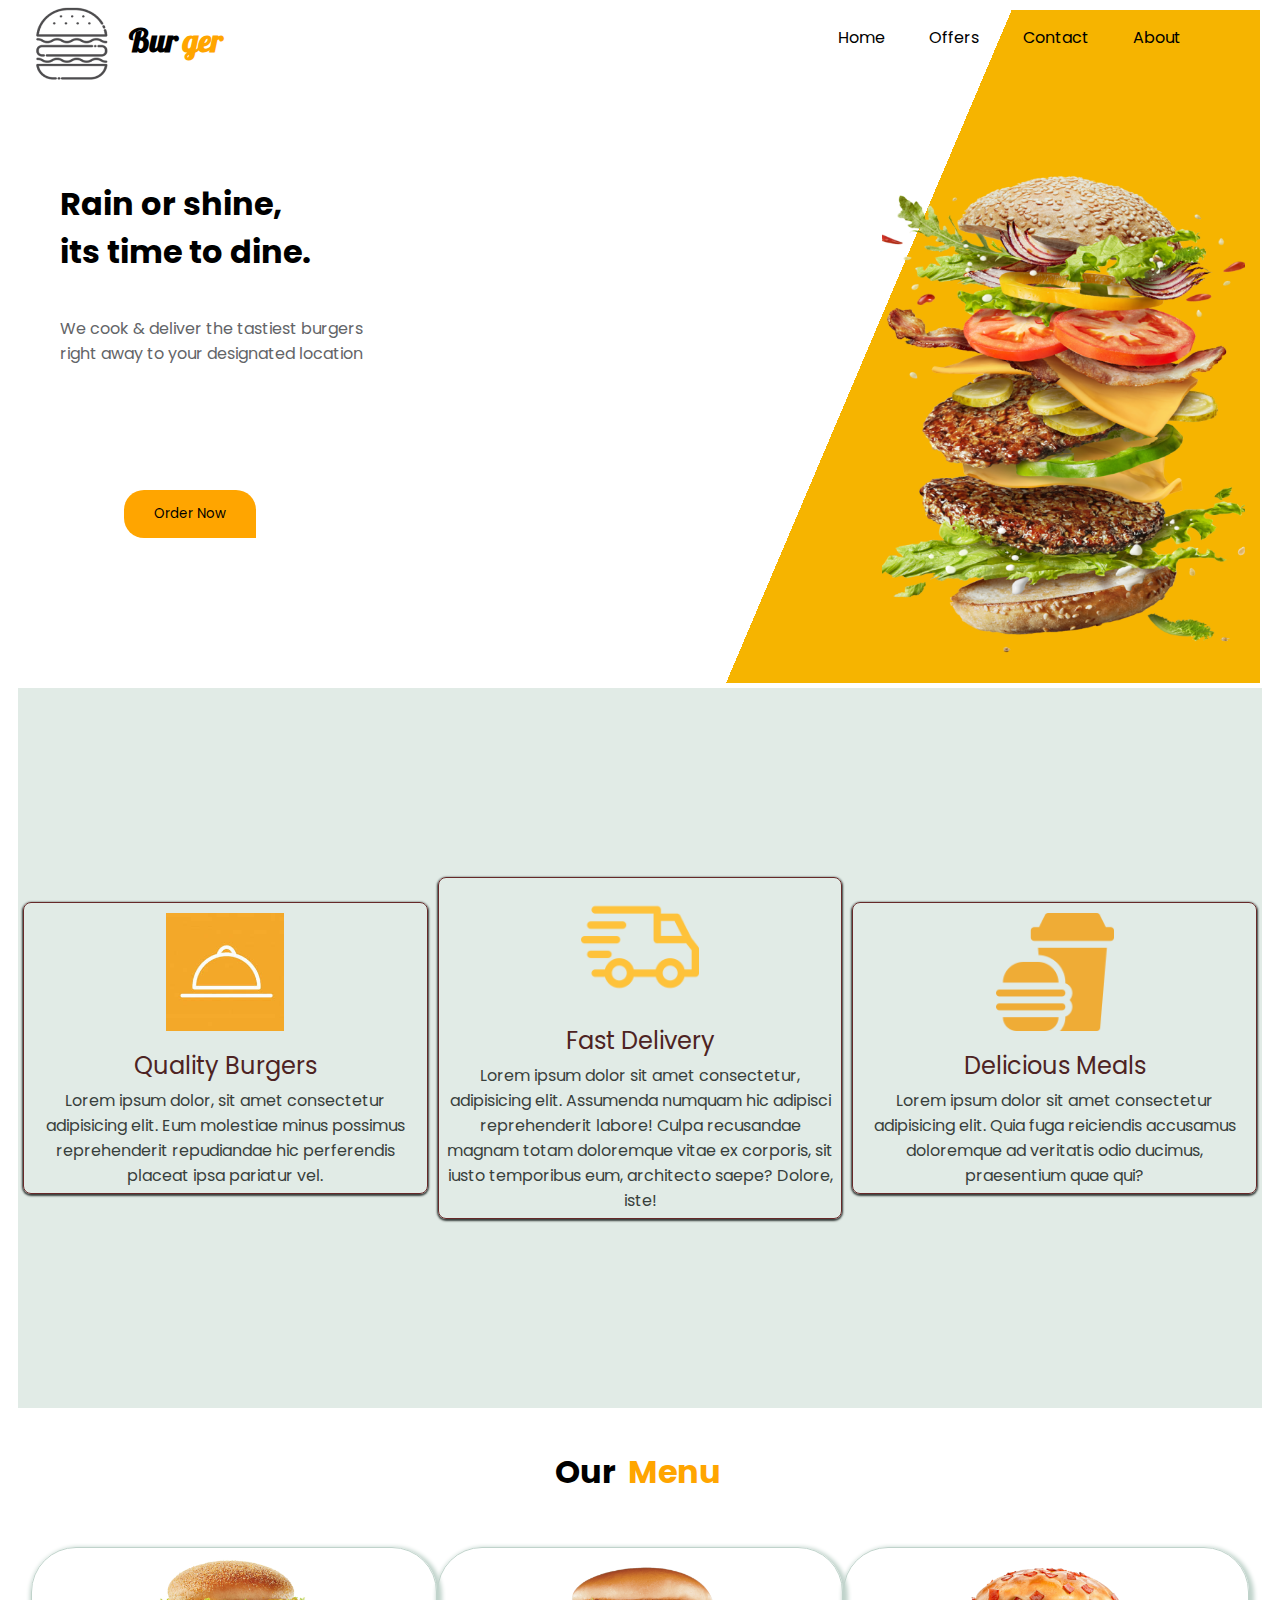
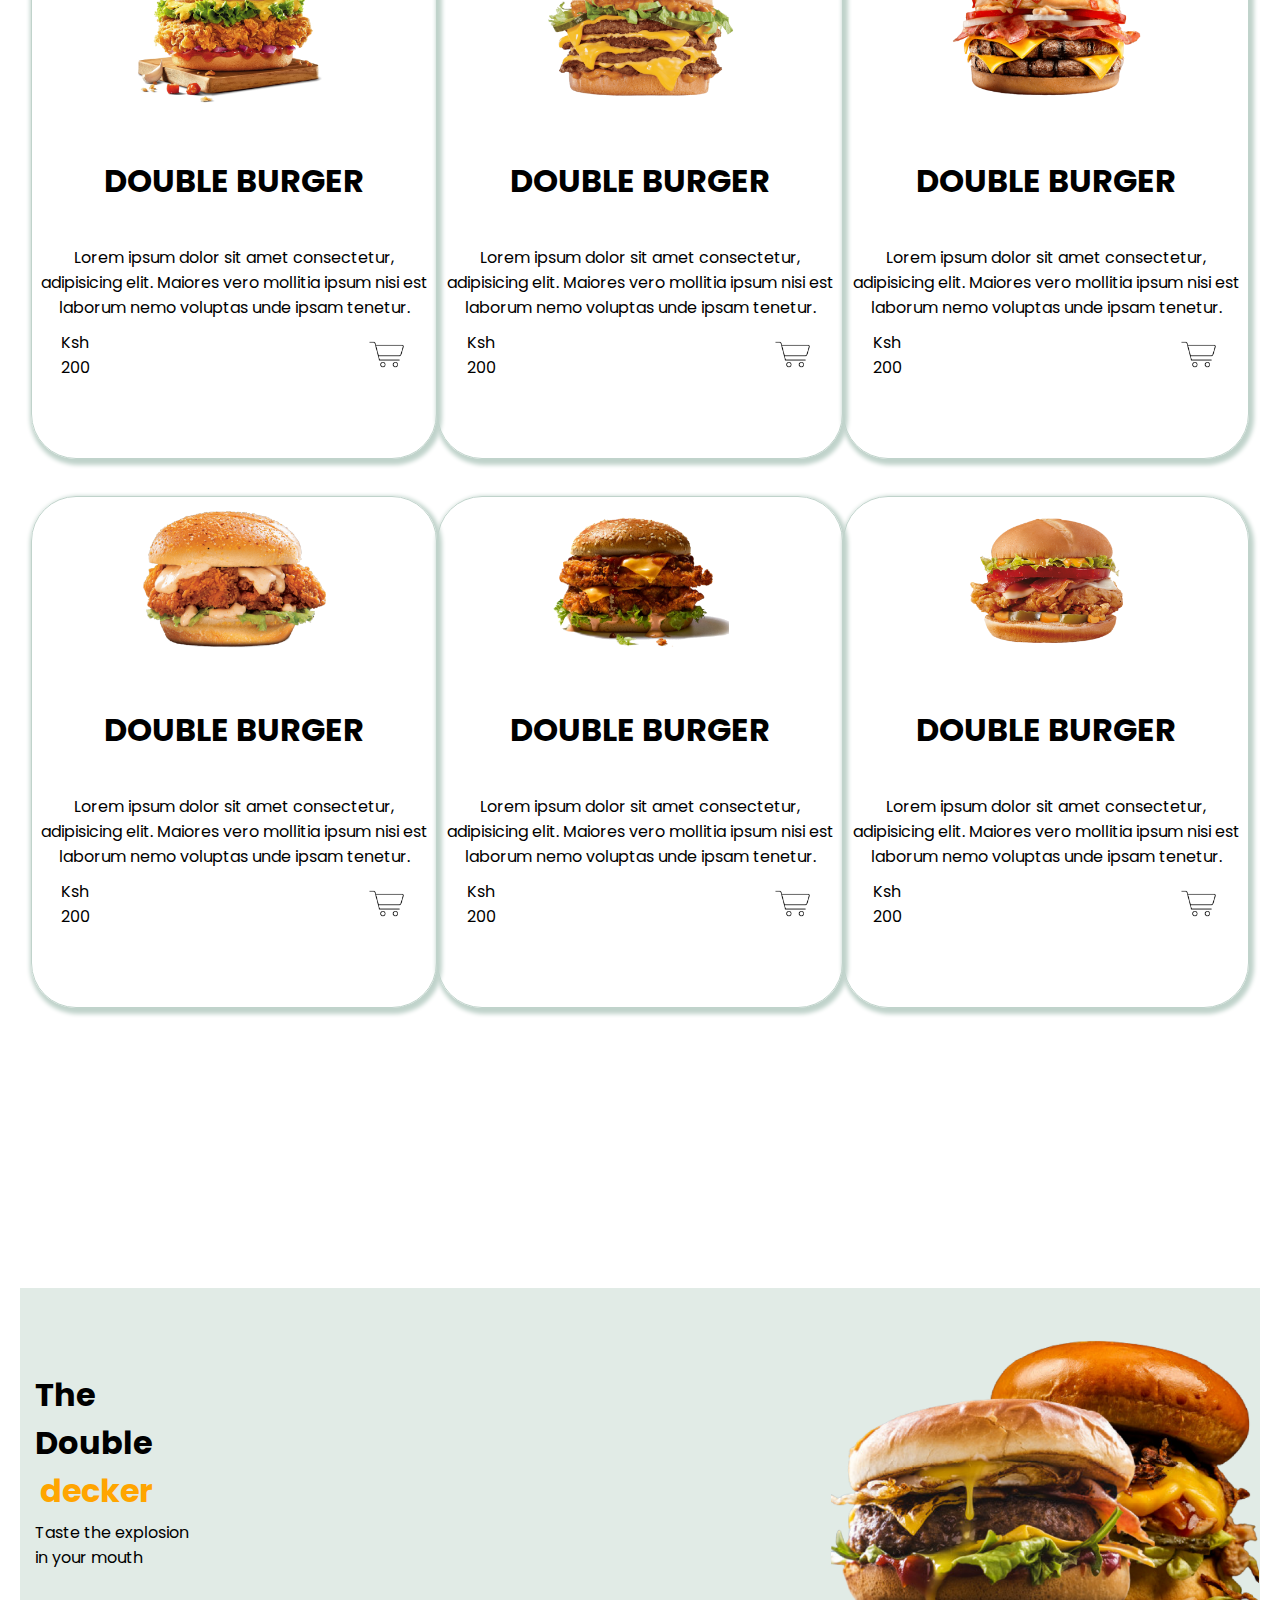
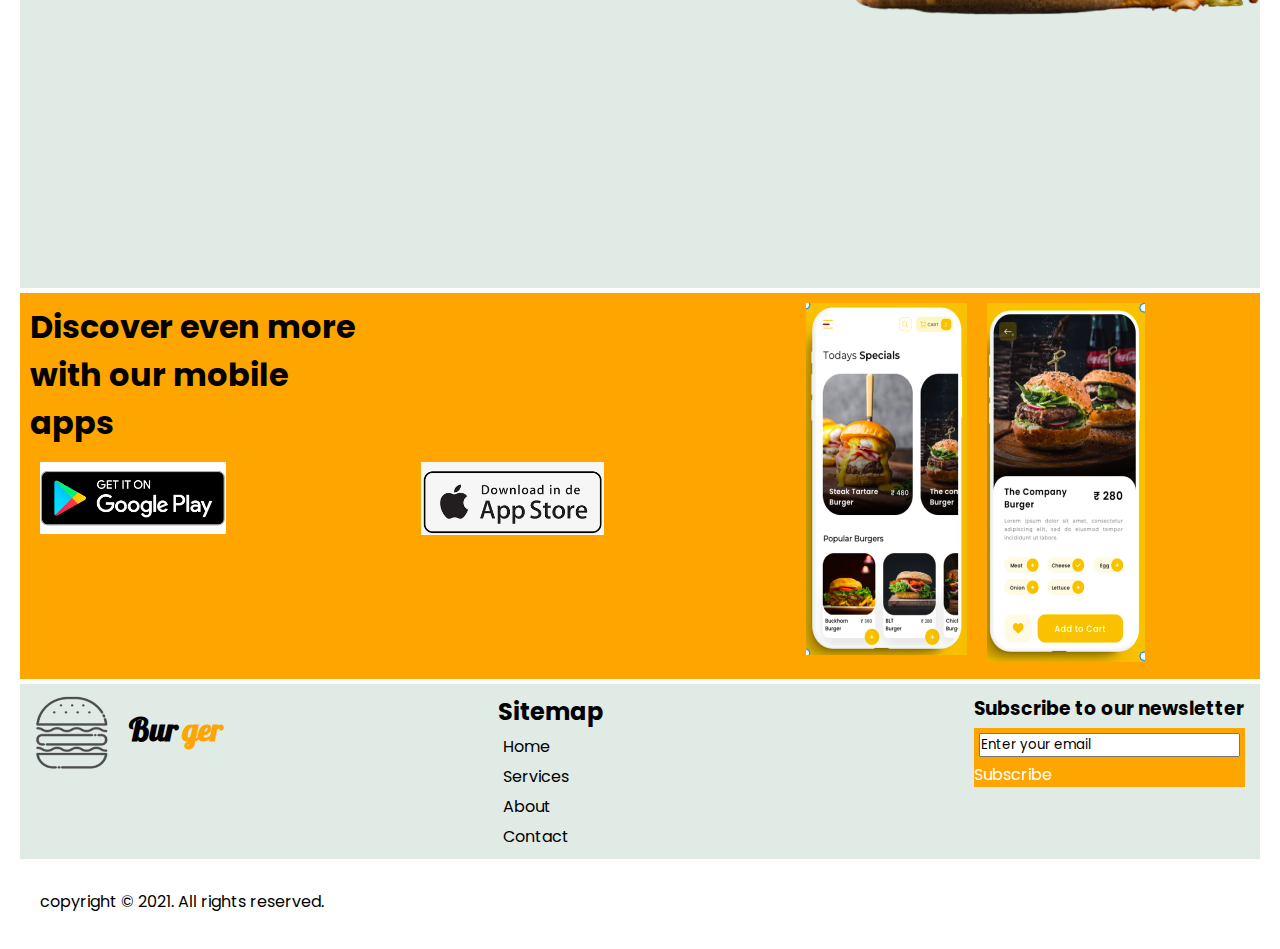
==== commit 9fa40a64: "on track master" ====
(no text change in the page or its own stylesheets)
